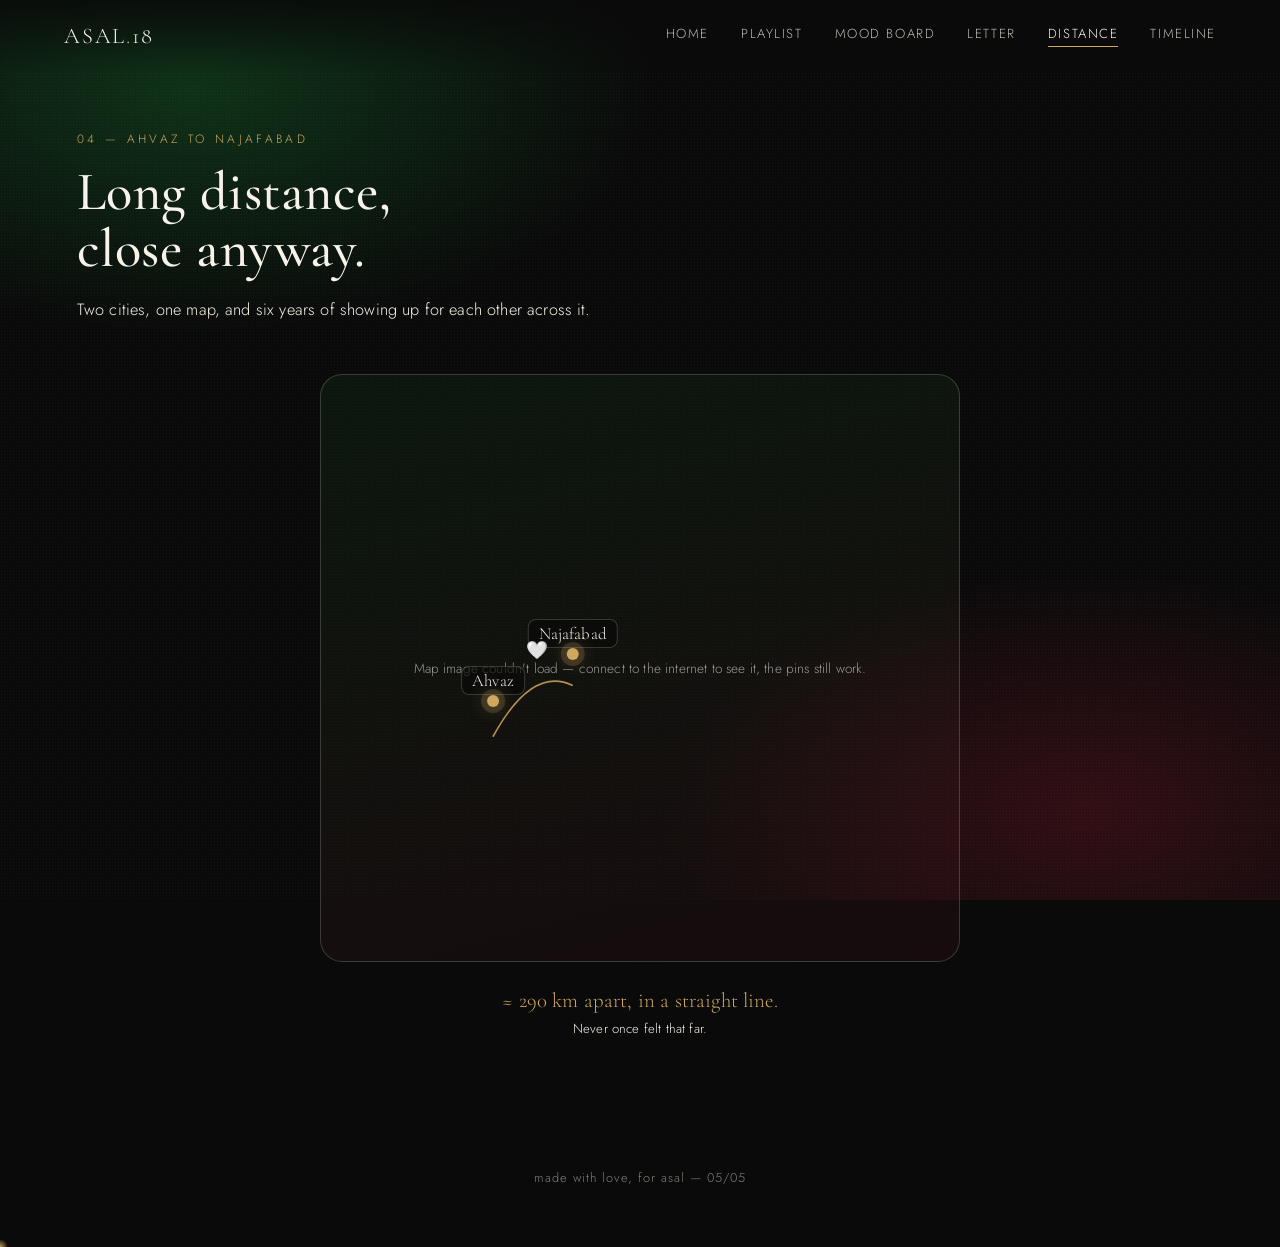
==== distance.html @ c4d2d590 "first commit" ====
<!DOCTYPE html>
<html lang="en">
<head>
<meta charset="UTF-8">
<meta name="viewport" content="width=device-width, initial-scale=1.0">
<title>Distance · Asal 18</title>
<link rel="stylesheet" href="css/style.css">
<style>
  .map-wrap{
    position:relative; max-width: 640px; margin: 50px auto 0;
    border: 1px solid var(--line); border-radius: 22px;
    padding: 34px;
    background: linear-gradient(165deg, rgba(18,82,35,.18), rgba(82,18,29,.18));
  }
  .map-frame{ position:relative; width:100%; aspect-ratio: 1210 / 1100; }
  .map-frame img{
    width:100%; height:100%; object-fit:contain;
    filter: invert(1) brightness(0.92) sepia(.25) hue-rotate(60deg) saturate(1.4);
    opacity:.9;
  }
  .pin{
    position:absolute; transform: translate(-50%,-100%);
    display:flex; flex-direction:column; align-items:center;
  }
  .pin .dot{
    width:12px; height:12px; border-radius:50%;
    background: var(--gold);
    box-shadow: 0 0 0 6px rgba(207,167,95,.18), 0 0 18px rgba(207,167,95,.7);
  }
  .pin .label{
    margin-top:8px; font-family:'Cormorant Garamond', serif; font-size:1.05rem;
    white-space:nowrap; background: rgba(10,10,10,.7); padding:3px 10px; border-radius:8px;
    border: 1px solid var(--line);
  }
  .connector{ position:absolute; inset:0; pointer-events:none; }
  .connector path{
    fill:none; stroke: var(--gold); stroke-width:1.6; stroke-dasharray: 6 6;
    opacity:.85;
    stroke-dashoffset: 1000;
    stroke-dasharray: 1000;
    animation: draw 3s var(--ease) forwards .6s;
  }
  @keyframes draw{ to{ stroke-dashoffset: 0; } }
  .heart{
    position:absolute; font-size:1.1rem;
    animation: floaty 3s ease-in-out infinite;
  }
  @keyframes floaty{ 0%,100%{ transform: translateY(0); } 50%{ transform: translateY(-6px); } }

  .distance-stat{
    text-align:center; margin-top: 26px;
    font-family:'Cormorant Garamond', serif; font-size:1.3rem; color: var(--gold);
  }
  .distance-note{ text-align:center; font-size:.82rem; opacity:.6; margin-top:6px; }
</style>
</head>
<body>

<nav class="site-nav">
  <div class="brand">asal<span>.</span>18</div>
  <button class="nav-toggle">☰</button>
  <div class="nav-links">
    <a href="home.html">Home</a>
    <a href="playlist.html">Playlist</a>
    <a href="moodboard.html">Mood Board</a>
    <a href="letter.html">Letter</a>
    <a href="distance.html" class="active">Distance</a>
    <a href="timeline.html">Timeline</a>
  </div>
</nav>

<main>
  <span class="eyebrow reveal">04 — Ahvaz to Najafabad</span>
  <h1 class="section-title reveal">Long distance,<br>close anyway.</h1>
  <p class="section-sub reveal">Two cities, one map, and six years of showing up for each other across it.</p>

  <div class="map-wrap reveal">
    <div class="map-frame" id="mapFrame">
      <img src="https://upload.wikimedia.org/wikipedia/commons/f/f1/Blank_map_of_Iran.svg" alt="Map of Iran" id="iranMap" onerror="this.style.display='none'; document.getElementById('mapFallback').style.display='flex';">
      <div id="mapFallback" style="display:none; position:absolute; inset:0; align-items:center; justify-content:center; text-align:center; opacity:.6; font-size:.85rem; padding:20px;">
        Map image couldn't load — connect to the internet to see it, the pins still work.
      </div>

      <svg class="connector" viewBox="0 0 100 100" preserveAspectRatio="none">
        <path d="M 24.2 57.5 Q 31 45 38.2 48.5" vector-effect="non-scaling-stroke"/>
      </svg>

      <div class="pin" style="left:24.2%; top:57.5%;">
        <div class="label">Ahvaz</div>
        <div class="dot"></div>
      </div>
      <div class="pin" style="left:38.2%; top:48.5%;">
        <div class="label">Najafabad</div>
        <div class="dot"></div>
      </div>
      <div class="heart" style="left:30%; top:44%;">🤍</div>
    </div>
  </div>

  <p class="distance-stat reveal">≈ 290 km apart, in a straight line.</p>
  <p class="distance-note reveal">Never once felt that far.</p>
</main>

<footer class="site-footer">made with love, for asal — 05/05</footer>

<script src="js/main.js"></script>
</body>
</html>
---- css/style.css ----
@import url('https://fonts.googleapis.com/css2?family=Cormorant+Garamond:ital,wght@0,400;0,500;0,600;1,500&family=Jost:wght@300;400;500;600&family=Vazirmatn:wght@400;500;600;700&display=swap');

:root{
  --forest: #125223;
  --forest-deep: #0b3a19;
  --wine: #52121d;
  --wine-deep: #390d15;
  --white: #ffffff;
  --cream: #f8f3ea;
  --black: #0a0a0a;
  --gold: #cfa75f;
  --line: rgba(255,255,255,0.18);
  --shadow: 0 20px 60px rgba(0,0,0,0.35);
  --ease: cubic-bezier(.16,.84,.32,1);
}

*{ box-sizing:border-box; margin:0; padding:0; }

html{ scroll-behavior:smooth; }

body{
  background: var(--black);
  color: var(--cream);
  font-family: 'Jost', sans-serif;
  font-weight:300;
  letter-spacing:.01em;
  min-height:100vh;
  overflow-x:hidden;
}

body::before{
  content:'';
  position:fixed; inset:0;
  background:
    radial-gradient(ellipse 60% 45% at 15% 10%, rgba(18,82,35,.55), transparent 60%),
    radial-gradient(ellipse 55% 45% at 85% 90%, rgba(82,18,29,.55), transparent 60%),
    var(--black);
  z-index:-2;
}

body::after{
  content:'';
  position:fixed; inset:0;
  background-image: radial-gradient(rgba(255,255,255,.035) 1px, transparent 1px);
  background-size: 3px 3px;
  z-index:-1;
  pointer-events:none;
}

h1,h2,h3,.display{
  font-family:'Cormorant Garamond', serif;
  font-weight:500;
  letter-spacing:.01em;
}

a{ color:inherit; text-decoration:none; }

img{ max-width:100%; display:block; }

.farsi{
  font-family:'Vazirmatn', sans-serif;
  direction:rtl;
  text-align:right;
}

/* ---------- Nav ---------- */
.site-nav{
  position:fixed; top:0; left:0; right:0; z-index:100;
  display:flex; align-items:center; justify-content:space-between;
  padding: 22px 5vw;
  background:linear-gradient(180deg, rgba(10,10,10,.85), transparent);
  backdrop-filter: blur(2px);
}
.site-nav .brand{
  font-family:'Cormorant Garamond', serif;
  font-size:1.4rem;
  letter-spacing:.08em;
  text-transform:uppercase;
}
.site-nav .brand span{ color: var(--gold); }
.nav-links{
  display:flex; gap: clamp(14px, 2.5vw, 34px);
  font-size:.82rem;
  letter-spacing:.12em;
  text-transform:uppercase;
}
.nav-links a{
  position:relative; padding-bottom:4px;
  opacity:.75; transition:opacity .3s var(--ease);
}
.nav-links a:hover, .nav-links a.active{ opacity:1; }
.nav-links a.active::after{
  content:''; position:absolute; left:0; right:0; bottom:0; height:1px;
  background: var(--gold);
}
.nav-toggle{ display:none; }

@media (max-width: 760px){
  .nav-links{
    position:fixed; inset:0 0 0 auto; width:74vw; max-width:320px;
    background: linear-gradient(160deg, var(--forest-deep), var(--black) 60%);
    flex-direction:column; justify-content:center; align-items:flex-start;
    gap:26px; padding: 40px 36px;
    transform:translateX(100%); transition:transform .45s var(--ease);
    font-size:1rem;
  }
  .nav-links.open{ transform:translateX(0); }
  .nav-toggle{
    display:block; background:none; border:1px solid var(--line);
    color:var(--cream); width:40px; height:40px; border-radius:50%;
    font-size:1.1rem; cursor:pointer;
  }
}

/* ---------- Page shell ---------- */
main{
  min-height:100vh;
  padding: 130px 6vw 90px;
}

.eyebrow{
  font-size:.75rem; letter-spacing:.28em; text-transform:uppercase;
  color: var(--gold); margin-bottom:16px; display:block;
}

.section-title{
  font-size: clamp(2rem, 5vw, 3.4rem);
  line-height:1.05;
  margin-bottom: 18px;
}

.section-sub{
  max-width: 640px;
  font-weight:300; line-height:1.7; opacity:.85;
  font-size:1.02rem;
}

.divider{
  width:64px; height:1px; background: var(--gold); margin: 26px 0;
  opacity:.7;
}

/* ---------- Buttons ---------- */
.btn{
  display:inline-flex; align-items:center; gap:10px;
  padding: 14px 30px;
  border:1px solid var(--line);
  border-radius: 999px;
  font-size:.85rem; letter-spacing:.12em; text-transform:uppercase;
  color: var(--cream);
  background: rgba(255,255,255,.03);
  cursor:pointer; transition: all .35s var(--ease);
}
.btn:hover{
  border-color: var(--gold); background: rgba(207,167,95,.1);
  transform: translateY(-2px);
}
.btn.solid{
  background: linear-gradient(120deg, var(--forest), var(--wine));
  border-color: transparent;
}

/* ---------- Home hub cards ---------- */
.hub-grid{
  display:grid;
  grid-template-columns: repeat(auto-fit, minmax(240px, 1fr));
  gap: 22px;
  margin-top: 50px;
}
.hub-card{
  position:relative;
  padding: 34px 26px;
  border-radius: 18px;
  border:1px solid var(--line);
  background: linear-gradient(160deg, rgba(18,82,35,.22), rgba(82,18,29,.22));
  overflow:hidden;
  transition: transform .4s var(--ease), border-color .4s var(--ease);
}
.hub-card:hover{ transform: translateY(-6px); border-color: var(--gold); }
.hub-card .num{
  font-family:'Cormorant Garamond',serif; font-size:.85rem;
  color: var(--gold); letter-spacing:.2em;
}
.hub-card h3{ font-size:1.6rem; margin: 14px 0 8px; }
.hub-card p{ font-size:.9rem; opacity:.75; line-height:1.6; font-weight:300; }

/* ---------- Footer ---------- */
.site-footer{
  text-align:center; padding: 40px 6vw 60px;
  font-size:.8rem; letter-spacing:.08em; opacity:.5;
}

/* ---------- Scroll reveal ---------- */
.reveal{
  opacity:0; transform: translateY(24px);
  transition: opacity .9s var(--ease), transform .9s var(--ease);
}
.reveal.in{ opacity:1; transform:none; }

/* ---------- Glow cursor dot (signature element) ---------- */
.glow-dot{
  position:fixed; width:16px; height:16px; border-radius:50%;
  pointer-events:none; z-index:9999;
  background: radial-gradient(circle, rgba(207,167,95,.9), rgba(207,167,95,0) 70%);
  transform:translate(-50%,-50%);
  transition: opacity .3s;
  mix-blend-mode: screen;
}
@media (max-width:760px){ .glow-dot{ display:none; } }
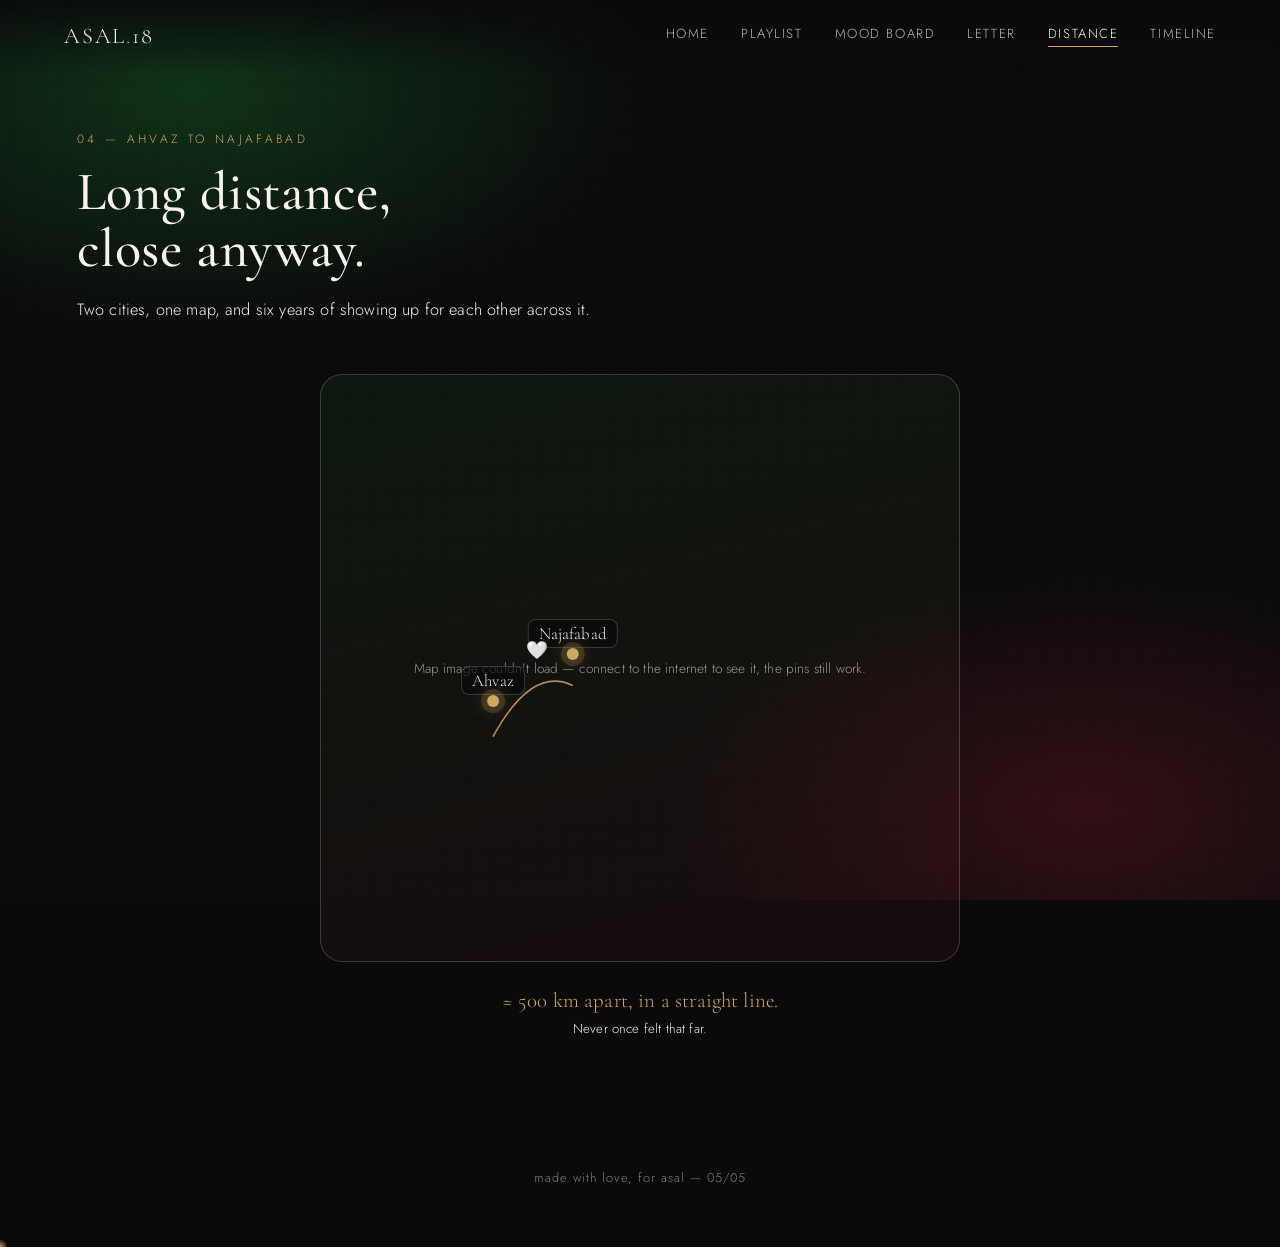
==== commit c5bb36a5: "second commit" ====
--- a/distance.html
+++ b/distance.html
@@ -97,7 +97,7 @@
     </div>
   </div>
 
-  <p class="distance-stat reveal">≈ 290 km apart, in a straight line.</p>
+  <p class="distance-stat reveal">≈ 500 km apart, in a straight line.</p>
   <p class="distance-note reveal">Never once felt that far.</p>
 </main>
 
